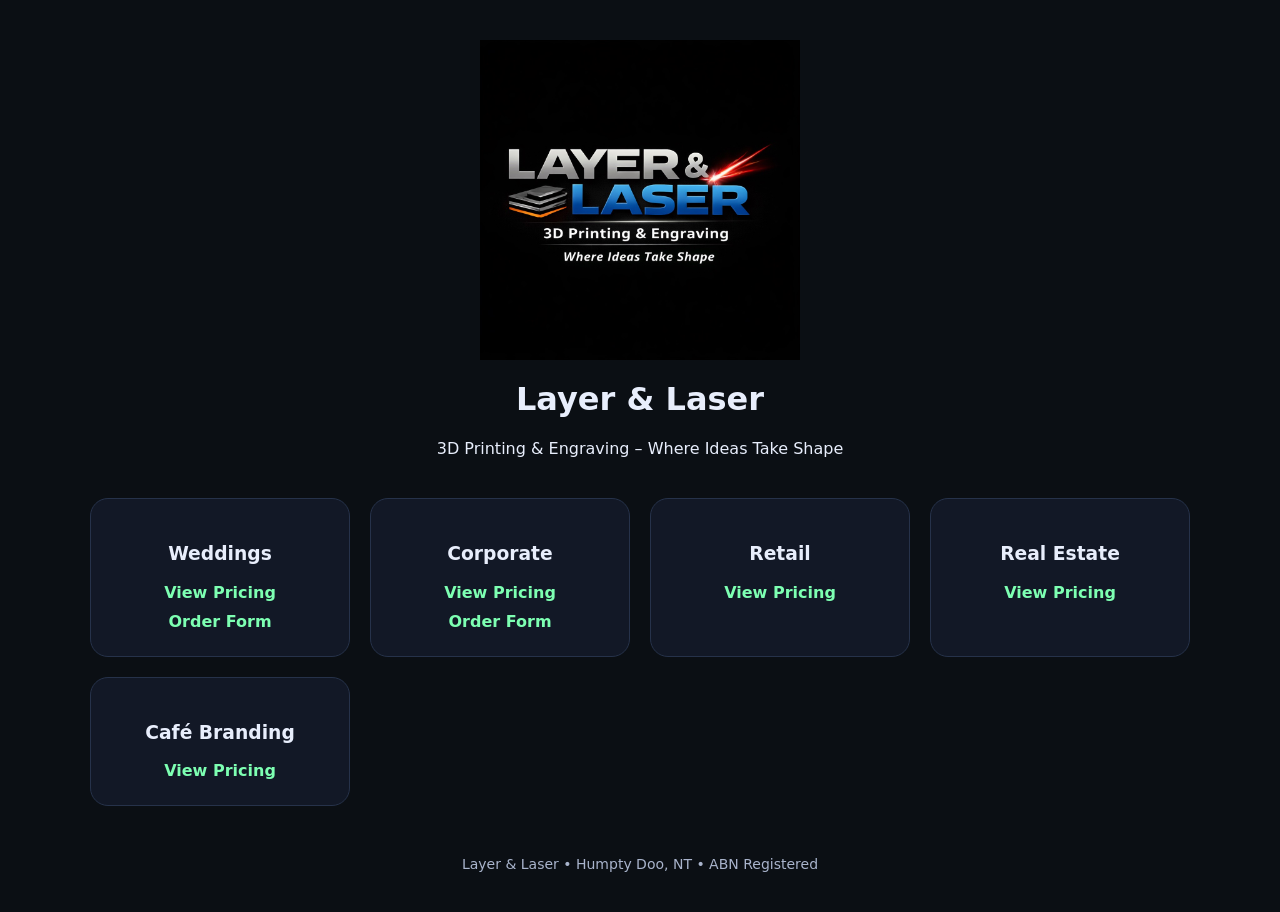
==== index.html @ 457caac1 "Add files via upload" ====
<!doctype html>
<html lang="en">
<head>
<meta charset="utf-8">
<meta name="viewport" content="width=device-width,initial-scale=1">
<title>Layer & Laser | 3D Printing & Engraving</title>
<meta name="description" content="Layer & Laser – Premium 3D printing and laser engraving services in NT. Weddings, corporate, retail, café branding and real estate settlement gifts.">
<style>
body{margin:0;font-family:system-ui;background:#0b0f14;color:#e8eefc}
.container{max-width:1100px;margin:auto;padding:40px 20px}
h1{text-align:center;margin-top:10px}
.grid{display:grid;grid-template-columns:repeat(auto-fit,minmax(240px,1fr));gap:20px;margin-top:40px}
.card{background:#121826;padding:25px;border-radius:18px;text-align:center;border:1px solid #26324a}
.card a{color:#7dffb2;text-decoration:none;font-weight:bold;display:block;margin-top:10px}
img{max-width:320px;width:100%;display:block;margin:0 auto 20px}
footer{text-align:center;margin-top:50px;color:#a9b4cc;font-size:14px}
</style>
</head>
<body>
<div class="container">
<img src="assets/logo.jpg" alt="Layer & Laser Logo">
<h1>Layer & Laser</h1>
<p style="text-align:center;">3D Printing & Engraving – Where Ideas Take Shape</p>

<div class="grid">
<div class="card"><h3>Weddings</h3><a href="weddings.html">View Pricing</a><a href="wedding-order.html">Order Form</a></div>
<div class="card"><h3>Corporate</h3><a href="corporate.html">View Pricing</a><a href="corporate-order.html">Order Form</a></div>
<div class="card"><h3>Retail</h3><a href="retail.html">View Pricing</a></div>
<div class="card"><h3>Real Estate</h3><a href="real-estate.html">View Pricing</a></div>
<div class="card"><h3>Café Branding</h3><a href="cafe.html">View Pricing</a></div>
</div>

<footer>
Layer & Laser • Humpty Doo, NT • ABN Registered
</footer>
</div>
</body>
</html>
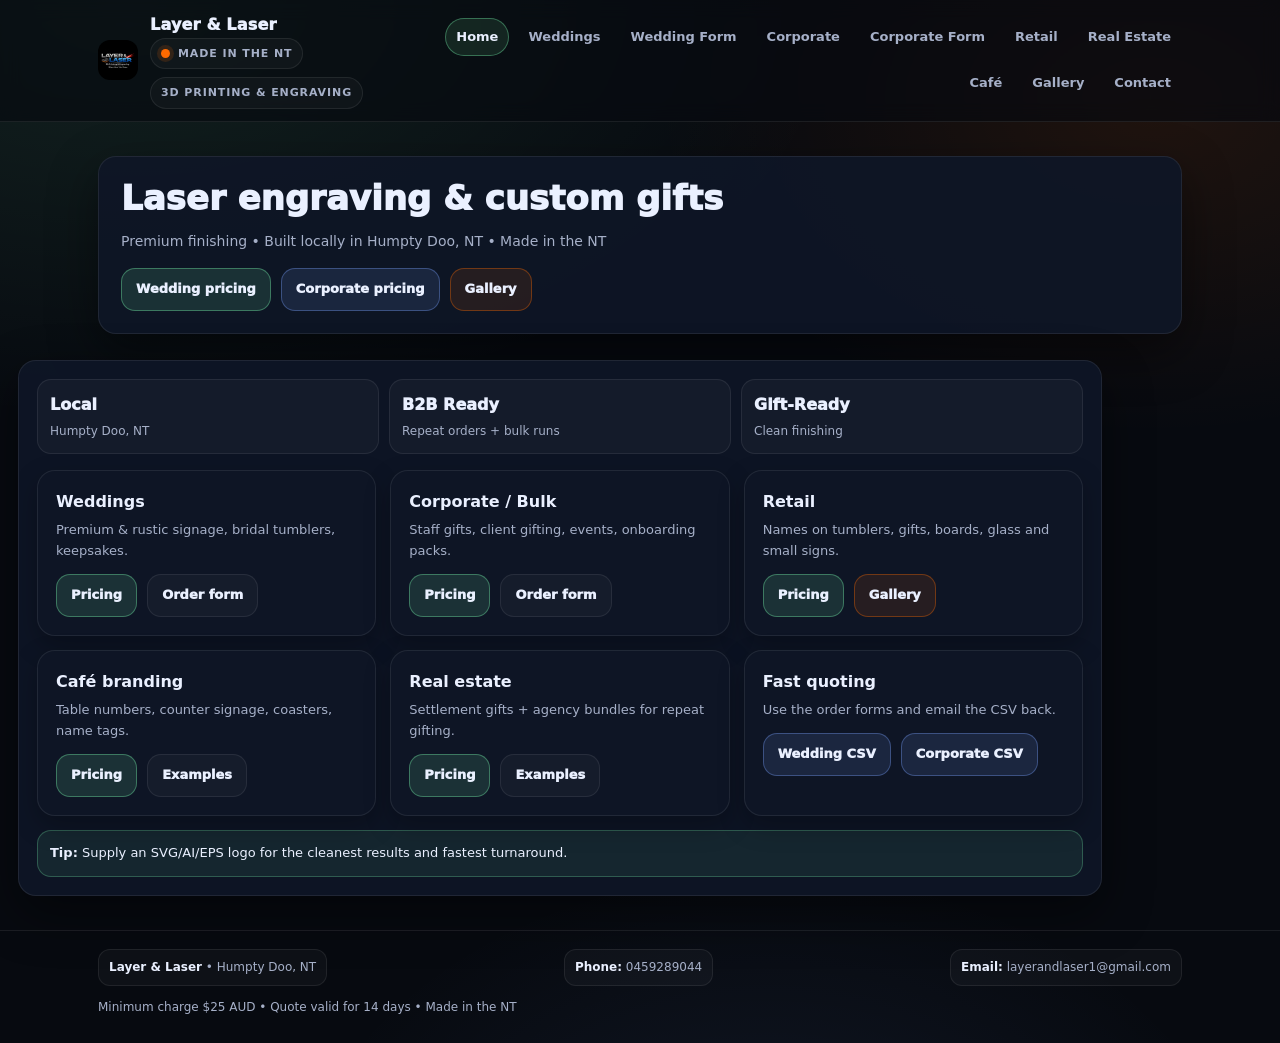
==== commit 24674a92: "Add files via upload" ====
--- a/index.html
+++ b/index.html
@@ -1,38 +1,143 @@
 <!doctype html>
-<html lang="en">
+<html lang="en-AU">
 <head>
-<meta charset="utf-8">
-<meta name="viewport" content="width=device-width,initial-scale=1">
-<title>Layer & Laser | 3D Printing & Engraving</title>
-<meta name="description" content="Layer & Laser – Premium 3D printing and laser engraving services in NT. Weddings, corporate, retail, café branding and real estate settlement gifts.">
-<style>
-body{margin:0;font-family:system-ui;background:#0b0f14;color:#e8eefc}
-.container{max-width:1100px;margin:auto;padding:40px 20px}
-h1{text-align:center;margin-top:10px}
-.grid{display:grid;grid-template-columns:repeat(auto-fit,minmax(240px,1fr));gap:20px;margin-top:40px}
-.card{background:#121826;padding:25px;border-radius:18px;text-align:center;border:1px solid #26324a}
-.card a{color:#7dffb2;text-decoration:none;font-weight:bold;display:block;margin-top:10px}
-img{max-width:320px;width:100%;display:block;margin:0 auto 20px}
-footer{text-align:center;margin-top:50px;color:#a9b4cc;font-size:14px}
-</style>
+  <meta charset="utf-8" />
+  <meta name="viewport" content="width=device-width,initial-scale=1" />
+  <title>Layer &amp; Laser | 3D Printing &amp; Engraving NT</title>
+  <meta name="description" content="Premium 3D printing and laser engraving in Humpty Doo, NT. Weddings, corporate, retail, cafés and real estate gifting." />
+  <meta name="theme-color" content="#070a10" />
+  <link rel="icon" href="assets/logo.jpg" />
+  <link rel="stylesheet" href="assets/style.css" />
 </head>
 <body>
-<div class="container">
-<img src="assets/logo.jpg" alt="Layer & Laser Logo">
-<h1>Layer & Laser</h1>
-<p style="text-align:center;">3D Printing & Engraving – Where Ideas Take Shape</p>
+<a class="skip" href="#main">Skip to content</a>
+<header class="nav">
+  <div class="container">
+    <div class="nav-inner">
+      <a class="brand" href="index.html" aria-label="Layer & Laser home">
+        <img src="assets/logo.jpg" alt="Layer & Laser logo" />
+        <div style="min-width:0">
+          <div class="name">Layer & Laser</div>
+          <div class="badges">
+            <span class="badge"><span class="dot"></span>MADE IN THE NT</span>
+            <span class="badge">3D PRINTING &amp; ENGRAVING</span>
+          </div>
+        </div>
+      </a>
+
+      <button class="nav-btn" type="button" data-navbtn aria-expanded="false" aria-controls="menu">Menu</button>
+
+      <nav id="menu" class="menu" data-menu>
+          <a href="index.html" aria-current="page">Home</a>
+          <a href="weddings.html">Weddings</a>
+          <a href="wedding-order.html">Wedding Form</a>
+          <a href="corporate.html">Corporate</a>
+          <a href="corporate-order.html">Corporate Form</a>
+          <a href="retail.html">Retail</a>
+          <a href="real-estate.html">Real Estate</a>
+          <a href="cafe.html">Café</a>
+          <a href="gallery.html">Gallery</a>
+          <a href="contact.html">Contact</a>
+      </nav>
+    </div>
+  </div>
+</header>
+
+
+<section class="hero">
+  <div class="container">
+    <div class="panel">
+      <h1 class="h1">Laser engraving & custom gifts</h1>
+      <p class="sub">Premium finishing • Built locally in Humpty Doo, NT • Made in the NT</p>
+      <div class="cta"><a class="btn primary" href="weddings.html">Wedding pricing</a><a class="btn secondary" href="corporate.html">Corporate pricing</a><a class="btn orange" href="gallery.html">Gallery</a></div>
+    </div>
+  </div>
+</section>
+
+
+<main id="main">
+  <div class="container content-wrap">
+    <div class="panel">
+      <div class="prose">
+        <div class="kpis" style="margin-top:0">
+  <div class="kpi"><div class="big">Local</div><div class="small">Humpty Doo, NT</div></div>
+  <div class="kpi"><div class="big">B2B Ready</div><div class="small">Repeat orders + bulk runs</div></div>
+  <div class="kpi"><div class="big">Gift-Ready</div><div class="small">Clean finishing</div></div>
+</div>
 
 <div class="grid">
-<div class="card"><h3>Weddings</h3><a href="weddings.html">View Pricing</a><a href="wedding-order.html">Order Form</a></div>
-<div class="card"><h3>Corporate</h3><a href="corporate.html">View Pricing</a><a href="corporate-order.html">Order Form</a></div>
-<div class="card"><h3>Retail</h3><a href="retail.html">View Pricing</a></div>
-<div class="card"><h3>Real Estate</h3><a href="real-estate.html">View Pricing</a></div>
-<div class="card"><h3>Café Branding</h3><a href="cafe.html">View Pricing</a></div>
+  <div class="card">
+    <h3>Weddings</h3>
+    <p>Premium & rustic signage, bridal tumblers, keepsakes.</p>
+    <div class="actions">
+      <a class="btn primary" href="weddings.html">Pricing</a>
+      <a class="btn" href="wedding-order.html">Order form</a>
+    </div>
+  </div>
+  <div class="card">
+    <h3>Corporate / Bulk</h3>
+    <p>Staff gifts, client gifting, events, onboarding packs.</p>
+    <div class="actions">
+      <a class="btn primary" href="corporate.html">Pricing</a>
+      <a class="btn" href="corporate-order.html">Order form</a>
+    </div>
+  </div>
+  <div class="card">
+    <h3>Retail</h3>
+    <p>Names on tumblers, gifts, boards, glass and small signs.</p>
+    <div class="actions">
+      <a class="btn primary" href="retail.html">Pricing</a>
+      <a class="btn orange" href="gallery.html">Gallery</a>
+    </div>
+  </div>
 </div>
 
-<footer>
-Layer & Laser • Humpty Doo, NT • ABN Registered
+<div class="grid" style="margin-top:14px">
+  <div class="card">
+    <h3>Café branding</h3>
+    <p>Table numbers, counter signage, coasters, name tags.</p>
+    <div class="actions">
+      <a class="btn primary" href="cafe.html">Pricing</a>
+      <a class="btn" href="gallery.html#cafes">Examples</a>
+    </div>
+  </div>
+  <div class="card">
+    <h3>Real estate</h3>
+    <p>Settlement gifts + agency bundles for repeat gifting.</p>
+    <div class="actions">
+      <a class="btn primary" href="real-estate.html">Pricing</a>
+      <a class="btn" href="gallery.html#real-estate">Examples</a>
+    </div>
+  </div>
+  <div class="card">
+    <h3>Fast quoting</h3>
+    <p>Use the order forms and email the CSV back.</p>
+    <div class="actions">
+      <a class="btn secondary" href="wedding-order.html">Wedding CSV</a>
+      <a class="btn secondary" href="corporate-order.html">Corporate CSV</a>
+    </div>
+  </div>
+</div>
+
+<div class="notice" style="margin-top:14px">
+  <strong>Tip:</strong> Supply an SVG/AI/EPS logo for the cleanest results and fastest turnaround.
+</div>
+      </div>
+    </div>
+  </div>
+</main>
+
+<footer class="footer">
+  <div class="container">
+    <div class="row">
+      <div class="chip"><strong style="color:var(--text)">Layer &amp; Laser</strong> • Humpty Doo, NT</div>
+      <div class="chip"><strong style="color:var(--text)">Phone:</strong> 0459289044</div>
+      <div class="chip"><strong style="color:var(--text)">Email:</strong> layerandlaser1@gmail.com</div>
+    </div>
+    <p style="margin:12px 0 0">Minimum charge $25 AUD • Quote valid for 14 days • Made in the NT</p>
+  </div>
 </footer>
-</div>
+
+
 </body>
-</html>+</html>
--- a/assets/style.css
+++ b/assets/style.css
@@ -0,0 +1,158 @@
+:root{
+  --bg:#070a10;
+  --panel:#0f1626;
+  --text:#eaf0ff;
+  --muted:#a6b0c8;
+  --line:rgba(255,255,255,.08);
+  --accent:#7dffb2;
+  --accent2:#7aa2ff;
+  --nt:#ff6a00;
+  --shadow: 0 18px 50px rgba(0,0,0,.45);
+  --radius:18px;
+  --max:1120px;
+}
+*{box-sizing:border-box}
+html{scroll-behavior:smooth}
+body{
+  margin:0;
+  font-family: system-ui,-apple-system,Segoe UI,Roboto,Helvetica,Arial;
+  color:var(--text);
+  background:
+    radial-gradient(1200px 700px at 10% 0%, rgba(125,255,178,.10), transparent 60%),
+    radial-gradient(900px 600px at 90% 10%, rgba(255,106,0,.10), transparent 55%),
+    radial-gradient(900px 700px at 60% 120%, rgba(122,162,255,.10), transparent 55%),
+    var(--bg);
+  line-height:1.6;
+}
+a{color:inherit;text-decoration:none}
+.container{max-width:var(--max);margin:0 auto;padding:0 18px}
+.skip{position:absolute;left:-9999px;top:auto;width:1px;height:1px;overflow:hidden}
+.skip:focus{left:16px;top:16px;width:auto;height:auto;padding:10px 12px;background:#000;border:1px solid var(--line);border-radius:12px;z-index:9999}
+
+.nav{
+  position:sticky;top:0;z-index:50;
+  backdrop-filter: blur(10px);
+  background: rgba(7,10,16,.65);
+  border-bottom:1px solid var(--line);
+}
+.nav-inner{display:flex;align-items:center;justify-content:space-between;gap:14px;padding:12px 0}
+.brand{display:flex;align-items:center;gap:12px;min-width:0}
+.brand img{height:40px;width:auto;border-radius:12px}
+.brand .name{font-weight:1000;letter-spacing:.2px;white-space:nowrap}
+.badges{display:flex;gap:8px;flex-wrap:wrap}
+.badge{
+  display:inline-flex;align-items:center;gap:8px;
+  padding:6px 10px;border-radius:999px;
+  border:1px solid var(--line);
+  background: rgba(255,255,255,.03);
+  color:var(--muted);
+  font-weight:900;font-size:11px;letter-spacing:.9px;
+}
+.dot{width:9px;height:9px;border-radius:999px;background:var(--nt);box-shadow:0 0 0 4px rgba(255,106,0,.14)}
+.menu{display:flex;gap:8px;flex-wrap:wrap;align-items:center;justify-content:flex-end}
+.menu a{
+  color:var(--muted);
+  font-weight:900;font-size:13px;
+  padding:8px 10px;border-radius:999px;
+  border:1px solid transparent;
+}
+.menu a:hover{color:var(--text);border-color:var(--line);background:rgba(255,255,255,.03)}
+.menu a[aria-current="page"]{color:var(--text);border-color:rgba(125,255,178,.35);background:rgba(125,255,178,.10)}
+.nav-btn{display:none}
+
+.hero{padding:34px 0 10px}
+.panel{
+  background: rgba(15,22,38,.92);
+  border:1px solid var(--line);
+  border-radius: var(--radius);
+  box-shadow: var(--shadow);
+  padding:22px;
+}
+.h1{margin:0;font-size:34px;line-height:1.15;font-weight:1000}
+.sub{margin:12px 0 0;color:var(--muted);font-size:14px}
+.cta{display:flex;gap:10px;flex-wrap:wrap;margin-top:16px}
+.btn{
+  display:inline-flex;align-items:center;justify-content:center;gap:10px;
+  padding:10px 14px;border-radius:14px;
+  border:1px solid var(--line);
+  background: rgba(255,255,255,.03);
+  color:var(--text);
+  font-weight:950;font-size:13px;
+  transition: transform .15s ease, box-shadow .15s ease, background .15s ease;
+}
+.btn:hover{transform: translateY(-1px);box-shadow: 0 12px 26px rgba(0,0,0,.35)}
+.btn.primary{border-color:rgba(125,255,178,.35);background:rgba(125,255,178,.12)}
+.btn.secondary{border-color:rgba(122,162,255,.35);background:rgba(122,162,255,.12)}
+.btn.orange{border-color:rgba(255,106,0,.35);background:rgba(255,106,0,.10)}
+
+.grid{display:grid;grid-template-columns:repeat(3,1fr);gap:14px;margin-top:16px}
+.card{
+  background: rgba(15,22,38,.82);
+  border:1px solid var(--line);
+  border-radius: var(--radius);
+  padding:18px;
+  box-shadow: 0 10px 26px rgba(0,0,0,.25);
+}
+.card h3{margin:0 0 6px;font-size:16px}
+.card p{margin:0;color:var(--muted);font-size:13px}
+.card .actions{display:flex;gap:10px;flex-wrap:wrap;margin-top:12px}
+
+.kpis{display:grid;grid-template-columns:repeat(3,1fr);gap:10px;margin-top:14px}
+.kpi{border:1px solid var(--line);background:rgba(255,255,255,.03);border-radius:14px;padding:12px}
+.kpi .big{font-weight:1000;font-size:16px}
+.kpi .small{color:var(--muted);font-size:12px;margin-top:4px}
+
+.content-wrap{margin:16px 0 34px}
+.content-wrap .panel{padding:0;overflow:hidden}
+.prose{padding:18px}
+.prose img{max-width:100%;height:auto;border-radius:14px}
+.prose table{width:100%;border-collapse:collapse}
+.prose th,.prose td{padding:10px;border-bottom:1px solid var(--line);vertical-align:top}
+.prose th{color:var(--muted);text-transform:uppercase;letter-spacing:.7px;font-size:12px;text-align:left}
+.notice{
+  border:1px solid rgba(125,255,178,.25);
+  background: rgba(125,255,178,.08);
+  border-radius: 14px;
+  padding:12px;
+  color: var(--text);
+  font-size:13px;
+}
+.footer{
+  border-top:1px solid var(--line);
+  padding:18px 0 26px;
+  color:var(--muted);
+  font-size:12px;
+}
+.footer .row{display:flex;gap:10px;flex-wrap:wrap;justify-content:space-between;align-items:center}
+.chip{border:1px solid var(--line);background:rgba(255,255,255,.03);padding:8px 10px;border-radius:12px}
+
+.gallery{display:grid;grid-template-columns:repeat(3,1fr);gap:14px;margin-top:14px}
+.g-item{border:1px solid var(--line);background:rgba(255,255,255,.03);border-radius:16px;overflow:hidden}
+.g-item .ph{aspect-ratio:4/3;display:flex;align-items:center;justify-content:center;color:var(--muted);font-weight:900;font-size:12px;letter-spacing:.6px;background: radial-gradient(400px 250px at 20% 0%, rgba(125,255,178,.10), transparent 60%), rgba(0,0,0,.2)}
+.g-item .cap{padding:10px 12px;color:var(--muted);font-size:12px}
+
+@media (max-width: 980px){
+  .grid{grid-template-columns:1fr}
+  .kpis{grid-template-columns:1fr}
+  .gallery{grid-template-columns:1fr}
+  .h1{font-size:28px}
+  .menu{display:none}
+  .nav-btn{
+    display:inline-flex;
+    border:1px solid var(--line);
+    background: rgba(255,255,255,.03);
+    color: var(--text);
+    padding:10px 12px;
+    border-radius:12px;
+    font-weight:950;
+    cursor:pointer;
+  }
+  .menu.open{display:flex;flex-direction:column;align-items:flex-start;gap:6px;position:absolute;right:18px;top:62px;background: rgba(7,10,16,.92);border:1px solid var(--line);border-radius:14px;padding:10px;min-width:220px}
+  .menu.open a{width:100%}
+}
+@media print{
+  .nav,.cta,.btn,.nav-btn{display:none!important}
+  body{background:#fff!important;color:#111!important}
+  .panel,.card,.chip,.kpi{box-shadow:none!important;background:#fff!important;border-color:#ddd!important}
+  .sub,.footer{color:#333!important}
+}
